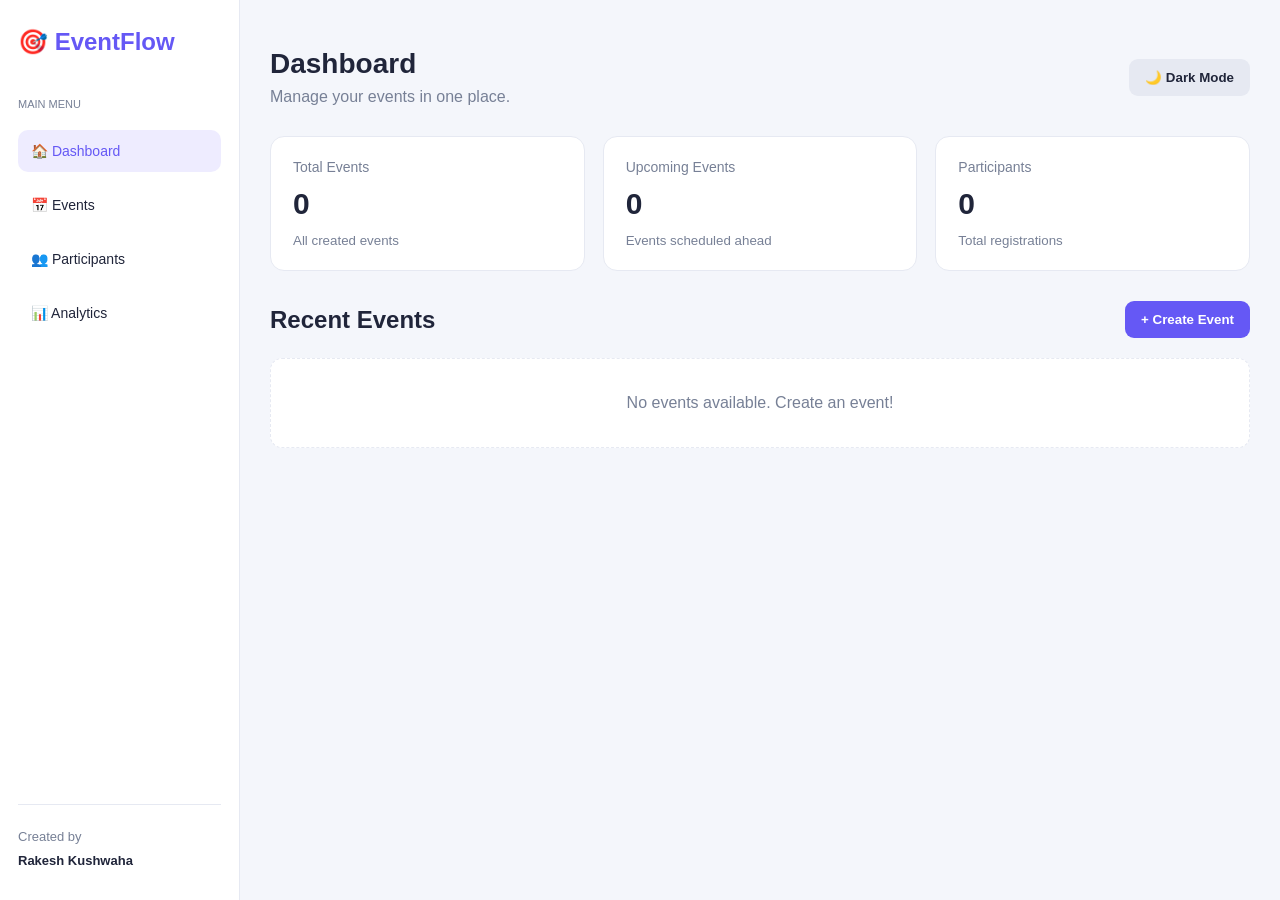
==== index.html @ b7b9edc7 "Add files via upload" ====
```html
<!DOCTYPE html>
<html lang="en">
<head>
    <meta charset="UTF-8">
    <meta name="viewport" content="width=device-width, initial-scale=1.0">
    <title>EventFlow | Event Management</title>
    <link rel="stylesheet" href="style.css">
</head>
<body>

<div class="sidebar">
    <h2>🎯 EventFlow</h2>
    <p class="menu-title">MAIN MENU</p>
    <button class="nav-btn active" data-page="dashboard">🏠 Dashboard</button>
    <button class="nav-btn" data-page="events">📅 Events</button>
    <button class="nav-btn" data-page="participants">👥 Participants</button>
    <button class="nav-btn" data-page="analytics">📊 Analytics</button>

    <div class="sidebar-bottom">
        <p>Created by</p>
        <strong>Rakesh Kushwaha</strong>
    </div>
</div>

<main class="main">
    <header class="topbar">
        <div>
            <h1 id="pageTitle">Dashboard</h1>
            <p>Manage your events in one place.</p>
        </div>
        <button id="themeBtn" class="theme-btn">🌙 Dark Mode</button>
    </header>

    <section id="dashboardPage" class="page">
        <div class="stats">
            <div class="stat-card">
                <span>Total Events</span>
                <h2 id="totalEvents">0</h2>
                <small>All created events</small>
            </div>
            <div class="stat-card">
                <span>Upcoming Events</span>
                <h2 id="upcomingEvents">0</h2>
                <small>Events scheduled ahead</small>
            </div>
            <div class="stat-card">
                <span>Participants</span>
                <h2 id="totalParticipants">0</h2>
                <small>Total registrations</small>
            </div>
        </div>

        <div class="section-heading">
            <h2>Recent Events</h2>
            <button class="primary-btn" id="addEventBtn">+ Create Event</button>
        </div>

        <div id="dashboardEvents" class="event-grid"></div>
    </section>

    <section id="eventsPage" class="page hidden">
        <div class="section-heading">
            <h2>All Events</h2>
            <button class="primary-btn" id="addEventBtn2">+ Create Event</button>
        </div>

        <div class="toolbar">
            <input id="searchInput" type="search" placeholder="Search events...">
            <select id="categoryFilter">
                <option value="All">All Categories</option>
                <option value="Conference">Conference</option>
                <option value="Workshop">Workshop</option>
                <option value="Seminar">Seminar</option>
                <option value="Party">Party</option>
                <option value="Other">Other</option>
            </select>
        </div>

        <div id="allEvents" class="event-grid"></div>
    </section>

    <section id="participantsPage" class="page hidden">
        <h2>Participants</h2>
        <p class="muted">Register participants for your events.</p>

        <form id="participantForm" class="form-card">
            <label>Participant Name
                <input id="participantName" type="text" required placeholder="Enter full name">
            </label>
            <label>Email Address
                <input id="participantEmail" type="email" required placeholder="name@example.com">
            </label>
            <label>Select Event
                <select id="participantEvent" required></select>
            </label>
            <button class="primary-btn" type="submit">Register Participant</button>
        </form>

        <h2 class="table-heading">Registration List</h2>
        <div class="table-wrap">
            <table>
                <thead>
                    <tr>
                        <th>Name</th>
                        <th>Email</th>
                        <th>Event</th>
                        <th>Action</th>
                    </tr>
                </thead>
                <tbody id="participantTable"></tbody>
            </table>
        </div>
    </section>

    <section id="analyticsPage" class="page hidden">
        <h2>Event Analytics</h2>
        <div class="stats">
            <div class="stat-card">
                <span>Categories</span>
                <h2 id="categoryCount">0</h2>
            </div>
            <div class="stat-card">
                <span>Registrations</span>
                <h2 id="registrationCount">0</h2>
            </div>
        </div>
        <div class="form-card">
            <h3>Events by Category</h3>
            <div id="categoryAnalytics"></div>
            <button id="exportBtn" class="primary-btn">Export Participants CSV</button>
        </div>
    </section>
</main>

<div id="eventModal" class="modal hidden">
    <div class="modal-content">
        <div class="modal-header">
            <h2 id="modalTitle">Create Event</h2>
            <button type="button" id="closeModal" class="close-btn">✕</button>
        </div>

        <form id="eventForm">
            <input id="eventId" type="hidden">

            <label>Event Name
                <input id="eventName" type="text" required placeholder="Enter event name">
            </label>

            <label>Category
                <select id="eventCategory" required>
                    <option value="Conference">Conference</option>
                    <option value="Workshop">Workshop</option>
                    <option value="Seminar">Seminar</option>
                    <option value="Party">Party</option>
                    <option value="Other">Other</option>
                </select>
            </label>

            <label>Date
                <input id="eventDate" type="date" required>
            </label>

            <label>Location
                <input id="eventLocation" type="text" required placeholder="Enter venue">
            </label>

            <label>Description
                <textarea id="eventDescription" rows="3" placeholder="About the event"></textarea>
            </label>

            <div class="modal-actions">
                <button type="button" id="cancelModal" class="secondary-btn">Cancel</button>
                <button type="submit" class="primary-btn">Save Event</button>
            </div>
        </form>
    </div>
</div>

<div id="toast" class="toast"></div>

<script src="script.js"></script>
</body>
</html>
```
---- style.css ----
* {
    box-sizing: border-box;
    margin: 0;
    padding: 0;
}

:root {
    --bg: #f4f6fb;
    --card: #ffffff;
    --text: #20253a;
    --muted: #778096;
    --border: #e6e9f2;
    --primary: #6558f5;
}

body {
    font-family: Arial, sans-serif;
    background: var(--bg);
    color: var(--text);
    min-height: 100vh;
}

body.dark {
    --bg: #151827;
    --card: #202438;
    --text: #f1f3ff;
    --muted: #b2bad0;
    --border: #343a50;
}

.sidebar {
    width: 240px;
    position: fixed;
    inset: 0 auto 0 0;
    background: var(--card);
    border-right: 1px solid var(--border);
    padding: 28px 18px;
    display: flex;
    flex-direction: column;
    gap: 12px;
}

.sidebar h2 {
    color: var(--primary);
    margin-bottom: 30px;
}

.menu-title {
    font-size: 11px;
    color: var(--muted);
    margin-bottom: 8px;
}

.nav-btn {
    padding: 13px;
    border: 0;
    border-radius: 10px;
    background: transparent;
    text-align: left;
    color: var(--text);
    font-size: 14px;
    cursor: pointer;
}

.nav-btn:hover,
.nav-btn.active {
    background: #eeecff;
    color: var(--primary);
}

body.dark .nav-btn:hover,
body.dark .nav-btn.active {
    background: #33304f;
}

.sidebar-bottom {
    margin-top: auto;
    padding-top: 20px;
    border-top: 1px solid var(--border);
    font-size: 13px;
    line-height: 1.8;
}

.sidebar-bottom p,
.muted {
    color: var(--muted);
}

.main {
    margin-left: 240px;
    padding: 30px;
    max-width: 1600px;
}

.topbar,
.section-heading,
.modal-header {
    display: flex;
    align-items: center;
    justify-content: space-between;
    gap: 15px;
}

.topbar {
    margin-bottom: 30px;
}

.topbar h1 {
    font-size: 28px;
    margin-bottom: 8px;
}

.topbar p {
    color: var(--muted);
}

.theme-btn,
.primary-btn,
.secondary-btn {
    padding: 11px 16px;
    border: 0;
    border-radius: 9px;
    cursor: pointer;
    font-weight: 600;
}

.theme-btn,
.secondary-btn {
    background: var(--border);
    color: var(--text);
}

.primary-btn {
    background: var(--primary);
    color: white;
}

.primary-btn:hover {
    opacity: 0.9;
}

.stats {
    display: grid;
    grid-template-columns: repeat(3, minmax(0, 1fr));
    gap: 18px;
    margin-bottom: 30px;
}

.stat-card,
.form-card,
.event-card {
    background: var(--card);
    border: 1px solid var(--border);
    border-radius: 14px;
    padding: 22px;
}

.stat-card span {
    color: var(--muted);
    font-size: 14px;
}

.stat-card h2 {
    font-size: 30px;
    margin: 12px 0;
}

.stat-card small {
    color: var(--muted);
}

.section-heading {
    margin: 20px 0;
}

.event-grid {
    display: grid;
    grid-template-columns: repeat(2, minmax(0, 1fr));
    gap: 18px;
}

.event-card h3 {
    margin: 12px 0;
    overflow-wrap: anywhere;
}

.event-card p {
    color: var(--muted);
    margin: 9px 0;
    font-size: 14px;
    overflow-wrap: anywhere;
}

.badge {
    display: inline-block;
    background: #eeecff;
    color: var(--primary);
    padding: 6px 10px;
    border-radius: 20px;
    font-size: 12px;
}

.card-actions {
    display: flex;
    gap: 8px;
    margin-top: 18px;
    flex-wrap: wrap;
}

.card-actions button {
    padding: 8px 11px;
    border: 1px solid var(--border);
    background: var(--card);
    color: var(--text);
    border-radius: 7px;
    cursor: pointer;
}

.card-actions .delete-btn {
    color: #d93650;
}

.toolbar {
    display: flex;
    gap: 12px;
    margin: 20px 0;
}

input,
select,
textarea {
    width: 100%;
    padding: 12px;
    border: 1px solid var(--border);
    border-radius: 8px;
    background: var(--card);
    color: var(--text);
    font: inherit;
}

.toolbar input {
    flex: 1;
}

.toolbar select {
    max-width: 220px;
}

.form-card {
    max-width: 650px;
    margin: 20px 0;
}

form label {
    display: block;
    margin-bottom: 16px;
    font-size: 14px;
    font-weight: 600;
}

form label input,
form label select,
form label textarea {
    margin-top: 8px;
    font-weight: normal;
}

.table-heading {
    margin: 28px 0 15px;
}

.table-wrap {
    overflow-x: auto;
    background: var(--card);
    border: 1px solid var(--border);
    border-radius: 12px;
}

table {
    width: 100%;
    border-collapse: collapse;
    text-align: left;
}

th,
td {
    padding: 14px;
    border-bottom: 1px solid var(--border);
    font-size: 14px;
}

th {
    color: var(--muted);
}

.table-action {
    border: 0;
    background: transparent;
    color: #d93650;
    cursor: pointer;
}

.analytics-row {
    margin: 20px 0;
}

.analytics-label {
    display: flex;
    justify-content: space-between;
    margin-bottom: 8px;
}

.progress {
    height: 9px;
    border-radius: 10px;
    background: var(--border);
    overflow: hidden;
}

.progress div {
    height: 100%;
    background: var(--primary);
    border-radius: 10px;
}

#exportBtn {
    margin-top: 24px;
}

.hidden {
    display: none !important;
}

.modal {
    position: fixed;
    inset: 0;
    z-index: 10;
    background: rgba(10, 12, 25, 0.65);
    display: flex;
    align-items: center;
    justify-content: center;
    padding: 16px;
    overflow-y: auto;
}

.modal-content {
    background: var(--card);
    color: var(--text);
    width: 100%;
    max-width: 520px;
    padding: 25px;
    border-radius: 16px;
    margin: auto;
}

.modal-header {
    margin-bottom: 25px;
}

.close-btn {
    border: 0;
    background: transparent;
    color: var(--text);
    font-size: 20px;
    cursor: pointer;
}

.modal-actions {
    display: flex;
    justify-content: flex-end;
    gap: 10px;
}

.toast {
    position: fixed;
    bottom: 25px;
    right: 25px;
    background: #20253a;
    color: white;
    padding: 14px 20px;
    border-radius: 10px;
    opacity: 0;
    transform: translateY(10px);
    pointer-events: none;
    transition: 0.25s;
    z-index: 20;
}

.toast.show {
    opacity: 1;
    transform: translateY(0);
}

.empty-state {
    grid-column: 1 / -1;
    text-align: center;
    padding: 35px 15px;
    color: var(--muted);
    background: var(--card);
    border: 1px dashed var(--border);
    border-radius: 12px;
}

@media (max-width: 900px) {
    .sidebar {
        width: 190px;
    }

    .main {
        margin-left: 190px;
        padding: 20px;
    }

    .stats {
        grid-template-columns: 1fr;
    }

    .event-grid {
        grid-template-columns: 1fr;
    }
}

@media (max-width: 600px) {
    .sidebar {
        position: static;
        width: 100%;
        padding: 15px;
    }

    .sidebar h2 {
        margin-bottom: 8px;
    }

    .sidebar-bottom,
    .menu-title {
        display: none;
    }

    .nav-btn {
        display: inline-block;
        padding: 9px;
    }

    .main {
        margin-left: 0;
        padding: 16px;
    }

    .topbar {
        align-items: flex-start;
        flex-direction: column;
    }

    .topbar h1 {
        font-size: 24px;
    }

    .toolbar {
        flex-direction: column;
    }

    .toolbar select {
        max-width: none;
    }

    .section-heading {
        align-items: flex-start;
    }

    .section-heading h2 {
        font-size: 19px;
    }

    .stat-card {
        padding: 18px;
    }
}
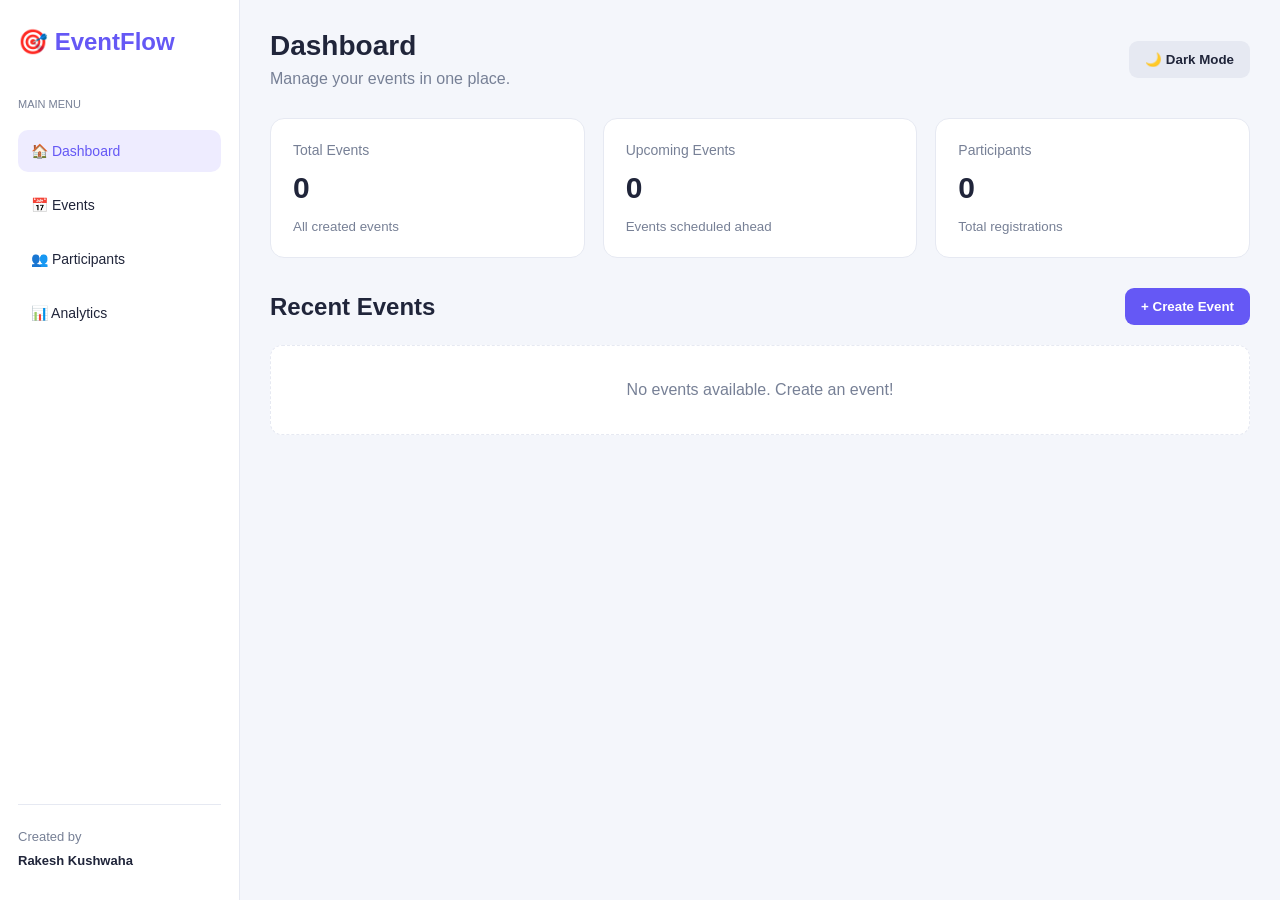
==== commit d86b4f8e: "Refactor index.html structure and content" ====
--- a/index.html
+++ b/index.html
@@ -1,11 +1,13 @@
-```html
+
 <!DOCTYPE html>
 <html lang="en">
 <head>
     <meta charset="UTF-8">
     <meta name="viewport" content="width=device-width, initial-scale=1.0">
     <title>EventFlow | Event Management</title>
+    <meta name="google-site-verification" content="QjRfSIiWj5XbjlekA0CJ-g_JRcr5AdWUMyHfUSqReds" />
     <link rel="stylesheet" href="style.css">
+    
 </head>
 <body>
 
